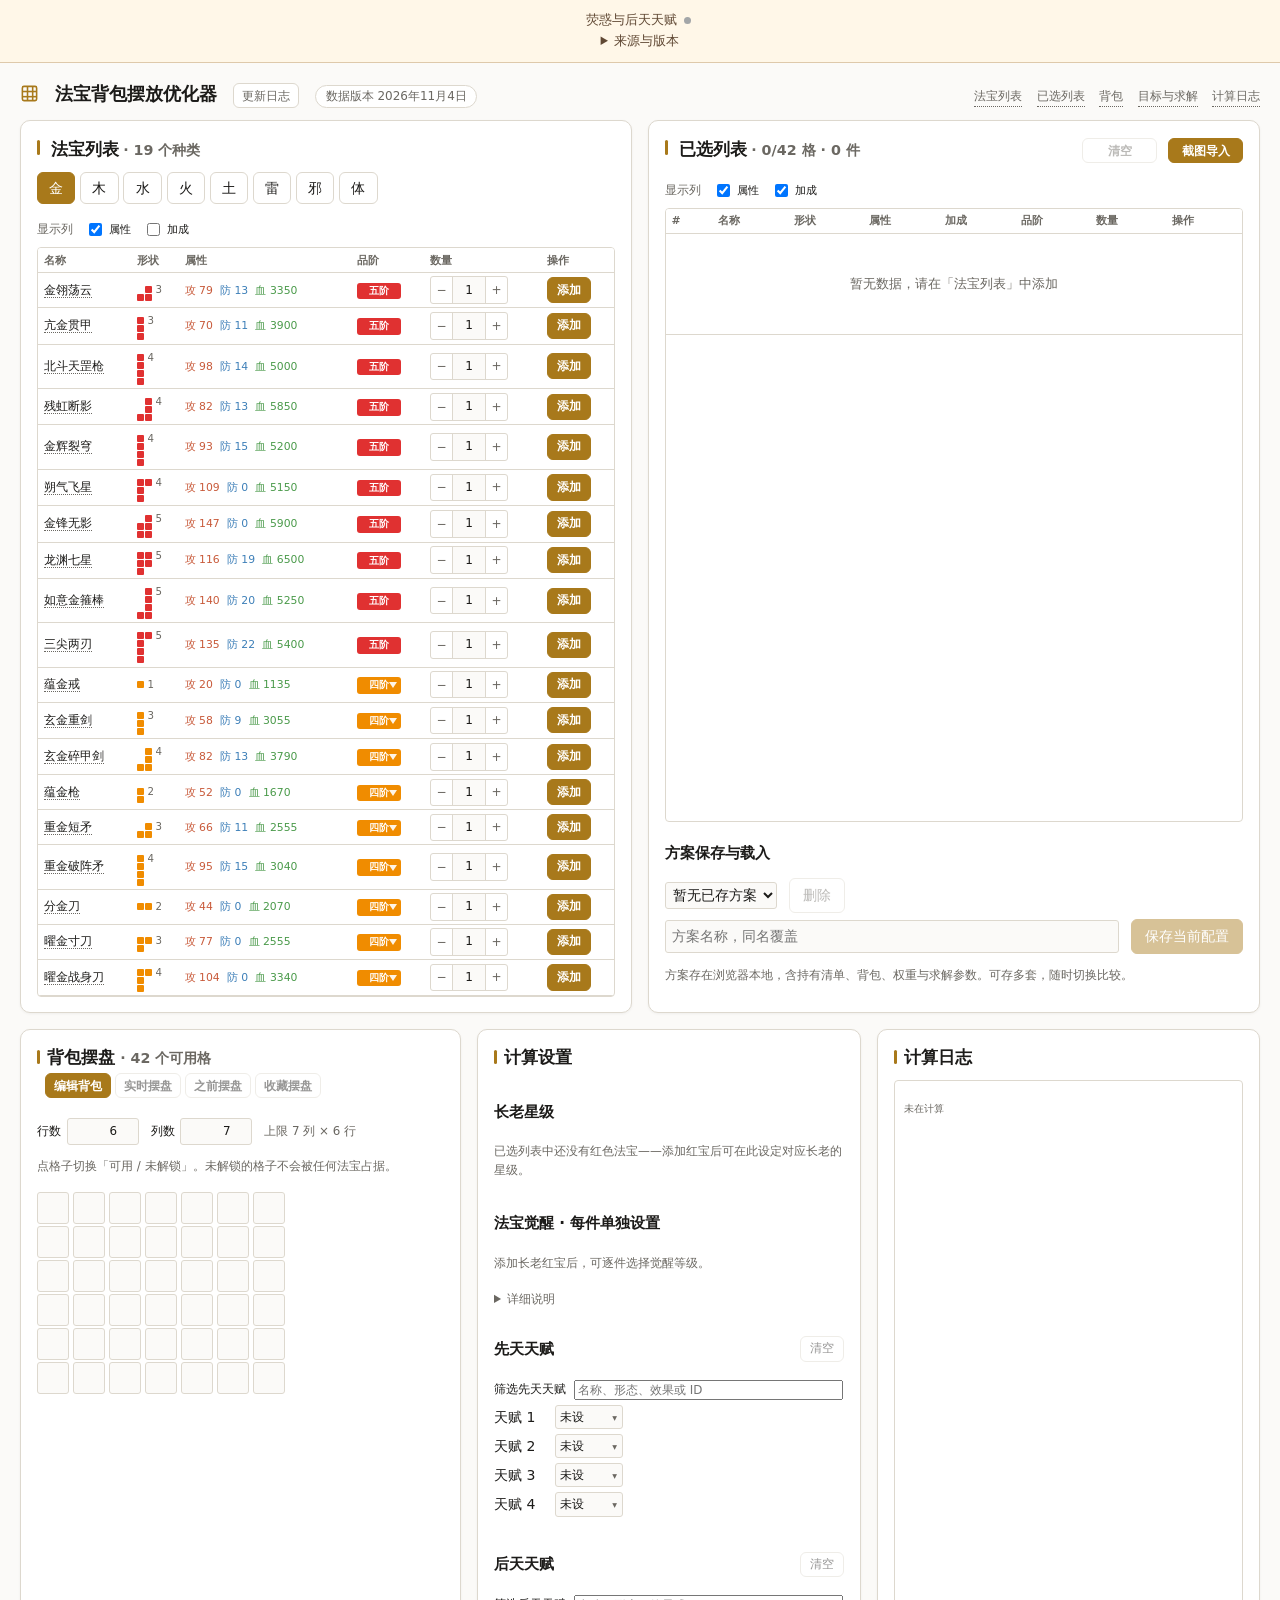
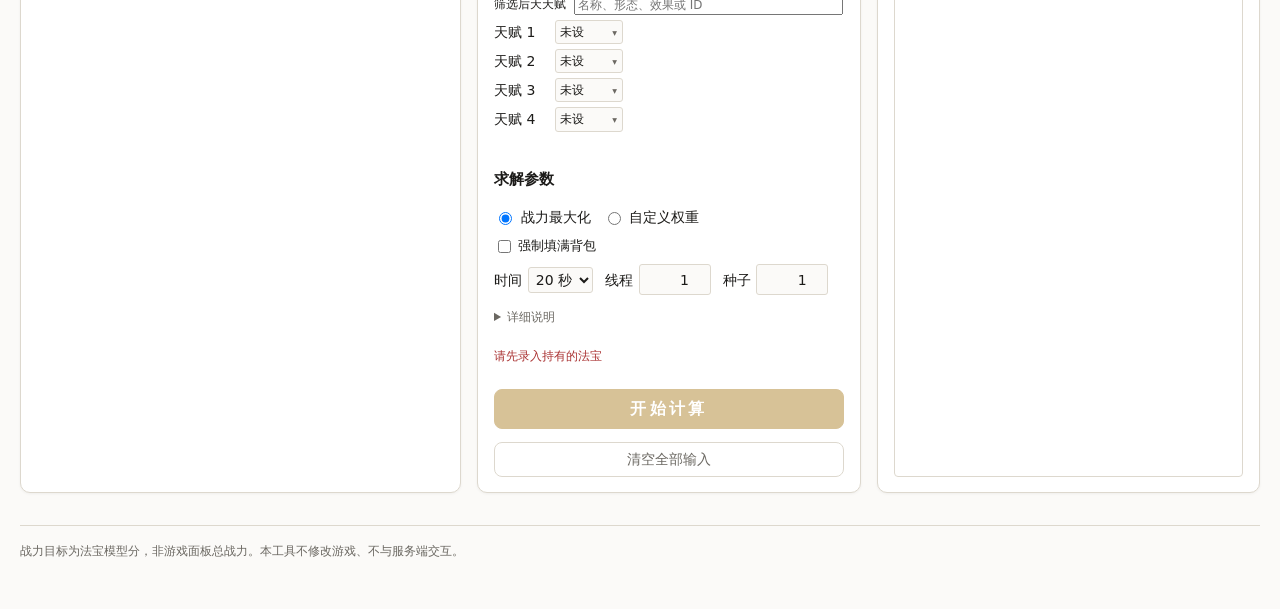
==== web/index.html @ a5f18886 "同步荧惑与后天天赋、PWA刷新更新及红色法宝长老归属" ====
<!doctype html>
<html lang="zh-CN">
  <head>
    <meta charset="UTF-8" />
    <meta name="viewport" content="width=device-width, initial-scale=1.0" />
    <title>老祖法宝模拟器 · 荧惑与后天天赋</title>
    <script type="module" src="./assets/app.40ecec47916c.js"></script>
    
  <link rel="stylesheet" href="./assets/app.88f342cd19b7.css">
<link rel="manifest" href="./app.webmanifest">
<link rel="apple-touch-icon" href="./assets/offline-icon-192.png">
<meta name="theme-color" content="#604833">
<script defer src="./assets/offline-client.acaa86f23880.js"></script>
<style>#offline-status{display:inline-flex;align-items:center;justify-content:center;vertical-align:middle;width:14px;height:14px;margin:0 0 0 4px;padding:0;border:0;border-radius:50%;background:transparent;box-shadow:none;cursor:help}#offline-status::before{content:"";display:block;width:7px;height:7px;border-radius:50%;background:#a3a6a8}#offline-status[data-ready="true"]::before{background:#4d965b}#offline-status[data-retry="true"]{cursor:pointer}#offline-status:focus-visible{outline:2px solid #a08036;outline-offset:2px}#offline-status-text{position:absolute;width:1px;height:1px;padding:0;margin:-1px;overflow:hidden;clip-path:inset(50%);white-space:nowrap}</style>
<meta name="fabao-page-release" content="be6aefb901d1dd1f0e37">
</head>
  <body>
    <div style="padding:10px 16px;text-align:center;border-bottom:1px solid #dec9ab;background:#fff7e8;color:#604833;font-size:13px">荧惑与后天天赋<button type="button" id="offline-status" data-ready="false" aria-live="polite" aria-label="离线资源尚未就绪" title="离线资源尚未就绪"><span id="offline-status-text">离线资源尚未就绪</span></button><details><summary>来源与版本</summary>正式服资源 2611031142；后天特性名称来自先遣服 2611061819。原作者 <a href="https://github.com/fradwow/laozu-solver" target="_blank" rel="noopener">fradwow/laozu-solver</a>；更新 2026-11-10。<a href="https://github.com/hekunwang/laozu-solver" target="_blank" rel="noopener">项目源码</a>。</details></div><div id="app"></div>
  </body>
</html>
---- web/assets/app.88f342cd19b7.css ----
:root{color-scheme:light dark;--bg: #fbfaf8;--panel: #ffffff;--fg: #1c1b19;--muted: #6b6862;--line: #ddd8ce;--accent: #a8791b;--warn: #a33;--ok: #2b7a3d;--el1: #c9a227;--el2: #4a9a4a;--el3: #3d7fb8;--el4: #c85a3a;--el5: #9a7b4f;--el6: #8358c4;--el7: #a03a6b;--el8: #5a6b78;--outline: #1a1a1a;--cell-inner: rgba(0, 0, 0, .16);--sp-1: 4px;--sp-2: 8px;--sp-3: 12px;--sp-4: 16px;--sp-5: 24px;--fs-xs: .78rem;--fs-s: .85rem;--fs-m: .95rem;--fs-l: 1.05rem;--fs-xl: 1.15rem;--rad-s: 6px;--rad-m: 8px;--rad-l: 10px;--shadow-panel: 0 1px 3px rgba(28, 27, 25, .05)}@media(prefers-color-scheme:dark){:root{--bg: #16171a;--panel: #1d1f23;--fg: #e8e6e3;--muted: #97948e;--line: #33353a;--accent: #d4a53a;--warn: #e07b7b;--ok: #6fbf82;--outline: #000;--cell-inner: rgba(0, 0, 0, .3);--shadow-panel: 0 1px 3px rgba(0, 0, 0, .35)}}*{box-sizing:border-box}body{margin:0;background:var(--bg);color:var(--fg);font-family:system-ui,Microsoft YaHei,sans-serif;line-height:1.6;font-size:14px}.shell{max-width:1860px;margin:0 auto;padding:1rem 1.25rem 3rem}h1{margin:0;font-size:1.4rem}h2{margin:0 0 .6rem;font-size:1.05rem}h3{margin:1.2rem 0 .4rem;font-size:.95rem}.sub{margin:.2rem 0 1rem;color:var(--muted)}.muted{color:var(--muted)}.small{font-size:.85em}.warn{color:var(--warn)}.ok{color:var(--ok)}.num{text-align:right;font-variant-numeric:tabular-nums}.columns{display:grid;grid-template-columns:minmax(0,1fr) minmax(0,1fr);gap:1rem;align-items:start}@media(max-width:900px){.columns{grid-template-columns:1fr}}.col{display:flex;flex-direction:column;gap:1rem;min-width:0}.panel{background:var(--panel);border:1px solid var(--line);border-radius:var(--rad-l);box-shadow:var(--shadow-panel);padding:.9rem 1rem;overflow-x:auto}.panel h2:before{content:"";display:inline-block;width:3px;height:.85em;margin-right:.45rem;background:var(--accent);border-radius:2px;vertical-align:-.06em}.row{display:flex;align-items:center;gap:.75rem;margin:.5rem 0}.row.wrap{flex-wrap:wrap}label{display:inline-flex;align-items:center;gap:.35rem}input[type=number]{width:4.5rem;padding:.2rem .35rem;border:1px solid var(--line);border-radius:3px;background:var(--bg);color:var(--fg);font:inherit;text-align:right}select{padding:.2rem;border:1px solid var(--line);border-radius:3px;background:var(--bg);color:var(--fg);font:inherit}button{padding:.35rem .8rem;border:1px solid var(--line);border-radius:var(--rad-s);background:var(--panel);color:var(--fg);font:inherit;cursor:pointer}button:hover:not(:disabled){border-color:var(--accent)}button:disabled{opacity:.45;cursor:not-allowed}button.primary{background:var(--accent);border-color:var(--accent);color:#fff}button.ghost{color:var(--muted)}button.preset{font-size:.85em}.tabs{display:flex;flex-wrap:wrap;gap:.3rem;margin-bottom:.5rem}.tab{padding:.25rem .7rem}.tab.on{background:var(--accent);border-color:var(--accent);color:#fff}.badge{margin-left:.3rem;font-size:.8em;opacity:.85}.tbl{border-collapse:collapse;width:100%}.tbl th,.tbl td{padding:.25rem .5rem;border-bottom:1px solid var(--line);text-align:left;vertical-align:middle}.tbl th{font-weight:600;color:var(--muted);font-size:.85em}.tbl.weights input{width:5rem}.tbl.detail tbody tr{cursor:pointer}.tbl.detail tbody tr:hover,.tbl.detail tbody tr.on{background:color-mix(in srgb,var(--accent) 12%,transparent)}.holdings .shape-cell{display:flex;align-items:center;gap:.4rem}.tiers{display:flex;flex-wrap:wrap;gap:.4rem}.tier{display:inline-flex;align-items:center;gap:.2rem}.tier-tag,.tier-select{box-sizing:border-box;display:inline-block;width:4.6em;padding:.12em 0;border:0;border-radius:3px;font-size:.8em;font-weight:600;line-height:1.5;color:#fff;text-align:center;white-space:nowrap}.tier-tag.t1{background-color:var(--q1)}.tier-tag.t2{background-color:var(--q2)}.tier-tag.t3{background-color:var(--q3)}.tier-tag.t4{background-color:var(--q4)}.tier-tag.t5{background-color:var(--q5)}.shape{display:inline-grid;gap:1px}.shape i{display:block;border-radius:1px}.shape i.off{background:transparent}.grid{display:grid;gap:2px;margin:.5rem 0;width:max-content}.grid .cell{border:1px solid var(--line);border-radius:3px;background:var(--bg);display:flex;align-items:center;justify-content:center;color:var(--muted)}:root{--cell-config: 32px;--cell-live: 38px;--cell-result: 46px}.grid.config .cell{width:var(--cell-config);height:var(--cell-config);cursor:pointer;padding:0}.grid .cell.blocked{background:repeating-linear-gradient(45deg,transparent,transparent 3px,var(--line) 3px,var(--line) 6px)}.grid.result .cell{width:var(--cell-result);height:var(--cell-result);flex-direction:column;gap:0;line-height:1.1;font-size:.7rem}.grid.result .cell.empty{border-style:dashed}.grid.result .cell.piece{cursor:pointer;color:#fff;border-color:transparent}.grid.result .cell.dim{opacity:.25}.grid.result .cell.sel{outline:2px solid var(--fg);outline-offset:-2px}.cell .tr{font-size:.65rem;opacity:.85}.el1{background:var(--el1)}.el2{background:var(--el2)}.el3{background:var(--el3)}.el4{background:var(--el4)}.el5{background:var(--el5)}.el6{background:var(--el6)}.el7{background:var(--el7)}.el8{background:var(--el8)}.el-tag{color:#fff;border-radius:3px;padding:.05rem .35rem;font-size:.78em;white-space:nowrap}.dot{display:inline-block;width:8px;height:8px;border-radius:50%;margin-right:.25rem}.board-wrap{display:flex;gap:1rem;flex-wrap:wrap;align-items:flex-start}.legend{flex:1 1 14rem;min-width:12rem}.scores{display:flex;gap:.6rem;flex-wrap:wrap;margin-bottom:.5rem}.score{border:1px solid var(--line);border-radius:var(--rad-m);padding:.45rem .9rem;min-width:9.5rem}.score.on{border-color:color-mix(in srgb,var(--accent) 55%,var(--line));background:color-mix(in srgb,var(--accent) 7%,transparent)}.score .label{display:block;color:var(--muted);font-size:.85em}.score b{font-size:1.25rem;font-variant-numeric:tabular-nums}.score .tag{display:block;font-size:.75em;color:var(--accent);font-variant-numeric:tabular-nums}.score .tag.muted{color:var(--muted)}.score-area{margin-top:.7rem;padding-top:.7rem;border-top:1px solid var(--line)}.pills{display:flex;flex-wrap:wrap;align-items:center;gap:.25rem;margin:.4rem 0}.pill{display:inline-flex;align-items:baseline;gap:.24rem;background:var(--bg);border:1px solid var(--line);border-radius:var(--rad-s);padding:.12rem .38rem;font-variant-numeric:tabular-nums;white-space:nowrap}.pill .k{font-size:.68rem;color:var(--muted)}.pill b{font-size:.78rem}.explain{margin:.25rem 0 .5rem}.explain summary{cursor:pointer;font-size:.78rem;color:var(--muted);user-select:none;width:max-content}.explain summary:hover{color:var(--accent)}.explain p{margin:.2rem 0 .3rem}.solve-cta{display:flex;gap:.5rem;margin:.7rem 0 .4rem}.solve-btn{flex:1;min-height:40px;font-size:1rem;font-weight:650;letter-spacing:.2em;border-radius:var(--rad-m);box-shadow:0 2px 5px color-mix(in srgb,var(--accent) 30%,transparent)}.solve-btn:disabled{box-shadow:none}.clear-btn{display:block;width:100%;margin-top:.4rem;border-radius:var(--rad-m)}.pin-btn{display:block;width:100%;margin-top:.6rem;min-height:40px;font-size:1rem;font-weight:650;letter-spacing:.2em;border-radius:var(--rad-m);box-shadow:0 2px 5px color-mix(in srgb,var(--accent) 30%,transparent)}.add-toast{display:none}.stale{margin-left:.6rem;font-size:.75rem;font-weight:400;color:var(--warn);border:1px solid currentColor;border-radius:3px;padding:0 .35rem}.progress{margin:.6rem 0}.progress .bar{height:5px;background:var(--line);border-radius:3px;overflow:hidden;margin-bottom:.25rem}.progress .bar i{display:block;height:100%;background:var(--accent);transition:width .2s linear}.curve{color:var(--accent);display:block;max-width:100%}.sources ul{margin:.3rem 0;padding-left:1.2rem}.sources li{margin-bottom:.5rem}footer{margin-top:2rem;padding-top:1rem;border-top:1px solid var(--line)}.scroll-y{max-height:30rem;overflow-y:auto;border:1px solid var(--line);border-radius:4px}.scroll-y .tbl thead th{position:sticky;top:0;background:var(--panel);z-index:1}.tbl.catalog td,.tbl.selected td{vertical-align:middle}.stats{display:flex;flex-direction:column;line-height:1.25;white-space:nowrap;font-variant-numeric:tabular-nums;font-size:.9em}.stats.inline{flex-direction:row;gap:.45rem}.s-atk{color:var(--el4)}.s-def{color:var(--el3)}.s-hp{color:var(--el2)}.buffs{display:flex;flex-direction:column;gap:.1rem}.buff{font-size:.92em;line-height:1.3;cursor:help}.scope{display:inline-block;margin-right:.25rem;padding:0 .2rem;border-radius:2px;font-size:.9em;font-weight:400;color:#fff}.scope.self{background:var(--accent)}.scope.adj{background:var(--el3)}.owned{margin-left:.3rem;font-size:.8em;font-weight:400;color:#fff;background:var(--accent);border-radius:8px;padding:0 .3rem}.stepper{display:inline-flex;align-items:stretch;border:1px solid var(--line);border-radius:3px;overflow:hidden}.stepper button{border:0;border-radius:0;padding:0 .35rem;background:transparent;color:var(--muted);line-height:1}.stepper button:hover{background:var(--line)}.stepper input{width:2.1rem;border:0;border-left:1px solid var(--line);border-right:1px solid var(--line);border-radius:0;text-align:center;padding:.2rem 0}.stepper input::-webkit-outer-spin-button,.stepper input::-webkit-inner-spin-button{appearance:none;margin:0}.chk{gap:.25rem;font-size:.9em}:root{--q1: #2f9e44;--q2: #1c7ed6;--q3: #9c36f5;--q4: #f08c00;--q5: #e03131}.q1{background:var(--q1)}.q2{background:var(--q2)}.q3{background:var(--q3)}.q4{background:var(--q4)}.q5{background:var(--q5)}.tier-select{appearance:none;-webkit-appearance:none;text-align-last:center;cursor:pointer;background-image:url("data:image/svg+xml,%3Csvg xmlns='http://www.w3.org/2000/svg' width='8' height='6'%3E%3Cpath d='M0 0h8L4 6z' fill='%23ffffff' fill-opacity='0.9'/%3E%3C/svg%3E");background-repeat:no-repeat;background-position:right 4px center}.tier-select.t1{background-color:var(--q1)}.tier-select.t2{background-color:var(--q2)}.tier-select.t3{background-color:var(--q3)}.tier-select.t4{background-color:var(--q4)}.tier-select.t5{background-color:var(--q5)}.tier-select option{background:var(--panel);color:var(--fg)}.row-2{display:grid;grid-template-columns:minmax(0,1fr) minmax(0,1fr);gap:1rem;align-items:start;margin-bottom:1rem}.row-3{display:grid;grid-template-columns:minmax(0,1.15fr) minmax(0,1fr) minmax(0,1fr);gap:1rem;align-items:start}@media(max-width:1100px){.row-2,.row-3{grid-template-columns:1fr}}.legend-list{display:flex;flex-wrap:wrap;gap:.25rem;margin-top:.4rem}.legend-item{display:inline-flex;align-items:center;gap:.25rem;padding:.1rem .4rem;font-size:.78rem;border-radius:3px}.legend-item.on{border-color:var(--accent);background:color-mix(in srgb,var(--accent) 14%,transparent)}.swatch{display:inline-block;width:9px;height:9px;border-radius:2px}.log{max-height:22rem;overflow-y:auto;border:1px solid var(--line);border-radius:4px;padding:.5rem .6rem;font-size:.76rem;line-height:1.55;font-variant-numeric:tabular-nums}.log-best{color:var(--el3)}.log-info{color:var(--muted)}input.text{flex:1 1 8rem;min-width:6rem;padding:.25rem .4rem;border:1px solid var(--line);border-radius:3px;background:var(--bg);color:var(--fg);font:inherit}.plans .row{margin:.35rem 0}.replay{margin-top:.5rem;padding-top:.5rem;border-top:1px dashed var(--line)}.replay .row{gap:.4rem}.replay button{padding:.15rem .35rem;font-size:.75rem;white-space:nowrap}.slider{flex:1 1 3rem;min-width:3rem;accent-color:var(--accent)}.row-2 .list-panel .scroll-y{max-height:51rem;min-height:26rem;flex:1 1 auto}.list-panel h2{display:flex;align-items:baseline;gap:.25rem}.list-panel h2 .right+.right{margin-left:.45rem}.list-panel h2 button.right{width:6em}h2 .right{margin-left:auto;font-size:.78rem;padding:.1rem .5rem}.tools .sep{width:1px;align-self:stretch;background:var(--line);margin:0 .25rem}.hint{margin:.25rem 0 .5rem}.nowrap{white-space:nowrap}.tbl.selected .empty-row td{text-align:center;color:var(--muted);padding:2.5rem 0;font-size:.9em}.elder-rows{display:flex;flex-direction:column;gap:.3rem}.elder-row{display:flex;align-items:center;gap:.5rem;white-space:nowrap}.elder-row .name{min-width:10.5em}.elder-select{padding:.1rem .15rem;font-size:.85em}.elder-select.on{color:var(--q5);border-color:currentColor}.star-tag{font-size:.72em;font-weight:400;color:var(--q5);border:1px solid currentColor;border-radius:2px;padding:0 .25rem}button.add{color:#fff;background:var(--accent);border-color:var(--accent);font-weight:600;padding:.15rem .55rem;white-space:nowrap}button.add:hover:not(:disabled){filter:brightness(1.08)}.onboard{margin-left:.3rem;font-size:.8em;font-weight:400;color:#fff;background:var(--ok);border-radius:8px;padding:0 .3rem}.anchors{display:flex;flex-wrap:wrap;gap:.9rem;margin:0 0 0 auto}.anchors a{color:var(--muted);text-decoration:none;border-bottom:1px dotted currentColor}.anchors a:hover{color:var(--accent)}html{scroll-behavior:smooth}.tbl .name,.nowrap,button.nowrap{white-space:nowrap}.tbl.catalog th,.tbl.catalog td,.tbl.selected th,.tbl.selected td{padding:.2rem .35rem;font-size:.86em}.tbl.catalog thead th,.tbl.selected thead th{font-size:.78em;white-space:nowrap}.tbl.selected .ghost{padding:.15rem .4rem}.shape i.on{background:var(--accent)}.shape i.on.q1{background:var(--q1)}.shape i.on.q2{background:var(--q2)}.shape i.on.q3{background:var(--q3)}.shape i.on.q4{background:var(--q4)}.shape i.on.q5{background:var(--q5)}header{display:flex;flex-wrap:wrap;align-items:baseline;gap:.25rem 1rem;margin-bottom:.75rem}header h1{font-size:1.15rem}header .logo{color:var(--accent);flex:none;align-self:center}header .sub{margin:0;font-size:.75rem;background:var(--panel);border:1px solid var(--line);border-radius:999px;padding:.05rem .6rem}.row-2,.row-3{align-items:stretch}.row-2>.panel,.row-3>.panel,.row-3>.col{height:100%}.panel.fill,.list-panel{display:flex;flex-direction:column}.panel.fill .log{flex:1 1 auto;max-height:none;min-height:12rem}.modes{display:inline-flex;gap:.25rem}button.mode{padding:.1rem .5rem;font-size:.78rem}button.mode.on{background:var(--accent);border-color:var(--accent);color:#fff}.summary{margin:.35rem 0}.grid.live{gap:0;width:max-content;border:2px solid var(--outline)}.grid.live .cell{width:var(--cell-live);height:var(--cell-live);border:0;border-radius:0;font-size:.72rem;font-variant-numeric:tabular-nums;background:transparent}.grid.live .cell.piece{position:relative;color:#fff;font-weight:600;cursor:pointer;text-shadow:0 1px 1px rgba(0,0,0,.35)}.cell-el{position:absolute;top:2px;left:2px;width:13px;height:13px;border-radius:50%;display:flex;align-items:center;justify-content:center;font-size:8px;line-height:1;font-weight:600;color:#fff;box-shadow:0 0 0 1px #ffffffbf;pointer-events:none;text-shadow:none}.cell-num{font-size:.78rem;pointer-events:none}.grid.live .cell.empty{background:transparent}.grid.live .cell.blocked{background:var(--line);color:var(--muted)}.grid.live .cell.dim{opacity:.3}.grid.live .cell.sel{outline:2px solid var(--accent);outline-offset:-3px;z-index:1}.grid.live .cell.piece.q1{background:var(--q1)}.grid.live .cell.piece.q2{background:var(--q2)}.grid.live .cell.piece.q3{background:var(--q3)}.grid.live .cell.piece.q4{background:var(--q4)}.grid.live .cell.piece.q5{background:var(--q5)}.tbl.weights th{font-size:.78em;white-space:nowrap}.tbl.weights td{padding:.15rem .5rem}.tbl.weights input{width:3.2rem}.tbl.weights tr.off td{opacity:.45}.tbl.weights input:disabled{opacity:.4;cursor:not-allowed}.import-backdrop{position:fixed;inset:0;background:#00000073;display:flex;align-items:flex-start;justify-content:center;padding:2rem 1rem;z-index:100;overflow-y:auto}.import-dialog{width:min(1180px,96vw);max-height:calc(100vh - 3rem);max-height:calc(100dvh - 3rem);overflow-y:auto}@media(max-width:700px){.import-backdrop{padding:0;align-items:stretch}.import-dialog{width:100vw;min-height:100vh;min-height:100dvh;max-height:100vh;max-height:100dvh;border:0;border-radius:0;padding:.75rem .75rem 1rem}}.import-drop{border:2px dashed var(--line);border-radius:8px;padding:2.5rem 1.5rem;text-align:center}.import-pick{color:var(--accent);cursor:pointer;text-decoration:underline;margin:0 .25em}.import-pick input[type=file]{display:none}.import-body{display:grid;grid-template-columns:auto minmax(280px,1fr);gap:1rem;align-items:start}@media(max-width:1000px){.import-body{grid-template-columns:1fr}}.import-stage{position:relative;max-width:100%}.import-stage canvas{display:block}.import-overlay{position:absolute;inset:0;touch-action:none}.import-overlay .gridlines line{stroke:#27e05c;stroke-width:1.25;pointer-events:none;opacity:.85}.import-overlay .drag-area{fill:transparent;cursor:move}.import-overlay .handle{fill:#27e05c;stroke:#063;stroke-width:2;pointer-events:none}.import-overlay .handle-hit{fill:transparent;cursor:nwse-resize}.import-overlay .mark *{pointer-events:none}.import-overlay .mark .tint{fill:#e03c3c47}.import-overlay .mark.pending .tint{fill:#f0be2847}.import-overlay .mark .casing{fill:none;stroke:#fff;stroke-width:5;opacity:.95}.import-overlay .mark .core{fill:none;stroke:#d81e1e;stroke-width:2.5}.import-overlay .mark.pending .core{stroke:#e69a00}.import-overlay .mark .badge{fill:#d81e1e;stroke:#fff;stroke-width:2}.import-overlay .mark.pending .badge{fill:#e69a00}.import-overlay .mark text{fill:#fff;font:700 13px/1 system-ui,sans-serif;text-anchor:middle;dominant-baseline:central}.import-side{min-width:0}.import-side details summary{cursor:pointer;margin-bottom:.4rem}.import-list{margin:.3rem 0 .6rem;padding-left:1.2rem}.import-list.cols{display:grid;grid-template-columns:repeat(5,max-content);column-gap:.6rem;row-gap:.3rem;justify-content:start;align-items:center;list-style:none;padding-left:.2rem}.import-list.cols li{display:contents}.import-list.cols .count{justify-self:end;font-variant-numeric:tabular-nums}.import-card{border:1px solid var(--line);border-left:3px solid var(--accent);border-radius:6px;padding:.5rem .75rem;margin:.5rem 0}.import-card.resolved{border-left-color:var(--ok)}.import-crop{border-radius:6px;border:1px solid var(--line);flex:none}.import-footer{border-top:1px solid var(--line);margin-top:.75rem;padding-top:.6rem}.bottom-nav{display:none}.buff-detail{margin:.15rem 0 .35rem;padding:.3rem .5rem;border-left:2px solid var(--accent);background:color-mix(in srgb,var(--accent) 8%,transparent);color:var(--muted);line-height:1.45;white-space:normal}.ename{cursor:help;border-bottom:1px dotted var(--muted)}.tbl td.name{position:relative}.equip-desc{position:absolute;left:0;top:100%;z-index:6;margin:.1rem 0 0;padding:.3rem .5rem;background:var(--panel);border:1px solid var(--line);border-left:2px solid var(--accent);border-radius:4px;box-shadow:0 2px 8px #00000040;line-height:1.45;white-space:normal;font-size:.8rem;width:max-content;min-width:18em;max-width:34em}.equip-desc .desc-text{white-space:pre-line}.equip-desc .muted{margin-top:.15rem}@media(pointer:coarse){button{min-height:36px}input,input[type=number],input[type=text],input.text,select{font-size:16px;min-height:36px}.stepper{min-height:30px}.stepper button{min-width:32px;min-height:0}.stepper input{width:2.6rem;min-height:0;padding-top:.05rem;padding-bottom:.05rem}label.chk{min-height:36px}input[type=checkbox]{width:20px;height:20px;min-height:0}.tier-tag,.tier-select{width:5.2em;min-height:30px}.tier-tag{display:inline-flex;align-items:center;justify-content:center}button.add{padding-left:1.2rem;padding-right:1.2rem}}header .changelog-btn{padding:.1rem .5rem;font-size:.78rem}.changelog-dialog{width:min(560px,92vw);max-height:calc(100vh - 3rem);max-height:calc(100dvh - 3rem);overflow-y:auto}.changelog-dialog h3{margin:.7rem 0 .2rem}.changelog-dialog ul{margin:.2rem 0 .5rem;padding-left:1.2rem}.changelog-dialog li{margin:.18rem 0;font-size:.85rem}@media(max-width:700px){:root{--cell-config: min(32px, calc((100vw - 90px) / 7));--cell-live: min(38px, calc((100vw - 90px) / 7));--cell-result: min(46px, calc((100vw - 90px) / 7))}.grid.result .cell,.grid.live .cell{font-size:clamp(.58rem,2.6vw,.72rem)}.cell .tr{font-size:clamp(.52rem,2.2vw,.65rem)}.shell{padding:.75rem .75rem calc(4.5rem + env(safe-area-inset-bottom))}.anchors{display:none}.bottom-nav{position:fixed;left:0;right:0;bottom:0;z-index:90;display:flex;align-items:center;gap:.15rem;background:var(--panel);border-top:1px solid var(--line);padding:.35rem .5rem calc(.35rem + env(safe-area-inset-bottom))}.bottom-nav a{position:relative;flex:1;text-align:center;color:var(--muted);text-decoration:none;padding:.55rem .1rem;white-space:nowrap}.bottom-nav a:active{color:var(--accent)}.bn-badge{position:absolute;top:0;left:50%;margin-left:.55em;background:var(--q5);color:#fff;font-size:.62rem;font-weight:600;border-radius:999px;padding:0 .32em;line-height:1.45}.bn-cta{flex:1.7;min-height:42px;border-radius:var(--rad-l);font-size:.92rem;font-weight:650;letter-spacing:.12em}button.bn-cta{box-shadow:0 2px 5px color-mix(in srgb,var(--accent) 30%,transparent)}button.bn-cta:disabled{box-shadow:none}.bn-running{position:relative;display:flex;align-items:stretch;overflow:hidden;border:1px solid var(--accent);background:var(--panel);letter-spacing:0}.bn-fill{position:absolute;left:0;top:0;bottom:0;background:color-mix(in srgb,var(--accent) 18%,transparent);transition:width .2s linear}.bn-label{position:relative;flex:1;display:flex;align-items:center;justify-content:center;font-size:.74rem;font-weight:600;color:var(--accent);white-space:nowrap}.bn-stop{position:relative;min-height:0;border:0;border-left:1px solid var(--line);border-radius:0;background:transparent;color:var(--warn);font-size:.74rem;padding:0 .6rem}.add-toast{display:flex;position:fixed;left:50%;transform:translate(-50%);bottom:calc(4.3rem + env(safe-area-inset-bottom));z-index:95;background:#201e1beb;color:#fff;border-radius:999px;padding:.45rem 1rem;white-space:nowrap;box-shadow:0 4px 14px #00000040}.scroll-y,.row-2 .list-panel .scroll-y{max-height:none;min-height:0;overflow-y:visible}.tabs{flex-wrap:nowrap;gap:.15rem}.tab{flex:1 1 0;min-width:0;padding:.25rem 0;font-size:.82rem;text-align:center}.tab .badge{margin-left:.1rem;font-size:.72em}.list-panel h2{font-size:1rem;gap:.2rem;white-space:nowrap}.list-panel h2 .muted.small{font-size:.8em;min-width:0;overflow:hidden;text-overflow:ellipsis}.list-panel h2 .right{flex-shrink:0;font-size:.75rem;padding:.15rem .4rem}.tbl.catalog thead,.tbl.selected thead{display:none}.tbl.catalog,.tbl.selected,.tbl.catalog tbody,.tbl.selected tbody{display:block}.tbl.catalog tr,.tbl.selected tr{display:grid;grid-template-columns:minmax(0,1fr) max-content max-content;grid-template-areas:"name tier qty" "base shape act" "buff buff buff";gap:.25rem .6rem;align-items:center;padding:.45rem .15rem;border-bottom:1px solid var(--line)}.tbl.catalog td,.tbl.selected td{border-bottom:0;padding:0}.tbl td.name{grid-area:name}.equip-desc{width:calc(100vw - 5rem);max-width:none}.tbl td.col-shape{grid-area:shape}.tbl td.col-base{grid-area:base}.tbl td.col-buff{grid-area:buff}.tbl td.col-tier{grid-area:tier}.tbl td.col-qty{grid-area:qty;justify-self:end}.tbl td.col-act{grid-area:act;justify-self:end}.tbl td.col-idx{display:none}.tbl.selected .stats{flex-direction:row;gap:.45rem}.tbl.selected .empty-row,.tbl.selected .empty-row td{display:block}.tbl td.col-tier,.tbl td.col-shape{justify-self:center}.row.solver-params{flex-wrap:nowrap;justify-content:space-between;gap:.45rem;font-size:.8rem}.row.solver-params label{gap:.25rem;min-width:0;white-space:nowrap}.row.solver-params input[type=number]{min-width:0;flex:0 1 auto;padding:.2rem .25rem}.row.solver-params label:nth-child(2) input[type=number]{width:2.6rem}.row.solver-params label:nth-child(3) input[type=number]{width:4rem}.row.solver-params select{min-width:0}}
.cell-awaken{position:absolute;bottom:2px;right:2px;min-width:11px;padding:1px 2px;border-radius:3px;background:#5b2c83;color:#fff;border:1px solid #ead4ff;font-size:10px;font-weight:700;line-height:1;text-align:center;pointer-events:none;text-shadow:none;z-index:2}.cell-awaken.aw1{background:#537533;border-color:#d8edb6}.cell-awaken.aw2{background:#267ba0;border-color:#b9ebff}.cell-awaken.aw4{background:#985309;border-color:#ffe0a6}.cell-awaken.aw5{background:#a63131;border-color:#ffd1cf}
/* The recognition bitmap stays at its original resolution; only the preview
   shrinks. Keep scroll gestures outside the draggable calibration overlay. */
.import-dialog{display:flex;flex-direction:column;overflow:hidden}
.import-dialog>h2{flex:none}
.import-scroll-shell{position:relative;display:flex;flex:1 1 auto;min-height:0}
.import-scroll{flex:1 1 auto;min-width:0;min-height:0;overflow-y:auto;overflow-x:hidden;padding:0 24px 12px 0;overscroll-behavior:contain;scrollbar-width:auto;scrollbar-color:var(--accent) var(--line);scrollbar-gutter:stable}
.import-scroll::-webkit-scrollbar{width:10px}
.import-scroll::-webkit-scrollbar-track{background:var(--line);border-radius:10px}
.import-scroll::-webkit-scrollbar-thumb{background:var(--accent);border-radius:10px;border:2px solid var(--line)}
.import-scroll-track{position:absolute;top:4px;bottom:4px;right:1px;width:8px;border-radius:8px;background:var(--line);cursor:pointer;touch-action:none}
.import-scroll-track[hidden]{display:none}
.import-scroll-thumb{display:block;width:100%;min-height:32px;border-radius:8px;background:var(--accent);box-shadow:0 0 0 1px color-mix(in srgb,var(--accent) 25%,transparent)}
.import-footer{flex:none;background:var(--panel);padding:.65rem 0 0;margin-top:0;box-shadow:0 -5px 10px color-mix(in srgb,var(--fg) 5%,transparent)}
.import-footer>button{min-height:42px}
.import-preview{min-width:0}
.import-preview-tools{display:none}
#board{scroll-margin-top:12px}
@media(max-width:700px){
  .import-dialog{padding:.75rem .75rem max(.75rem,env(safe-area-inset-bottom))}
  .import-dialog>h2{margin-bottom:.65rem}
  .import-scroll{padding-right:26px;scrollbar-width:none;scrollbar-gutter:auto}
  .import-scroll::-webkit-scrollbar{width:0}
  .import-stage{margin:0 auto}
  .import-preview-tools{display:flex;align-items:center;justify-content:center;flex-wrap:wrap;gap:.45rem;margin:0 0 .6rem}
  .import-preview-tools button{min-height:36px}
  .import-preview>p{margin:.65rem .4rem;font-size:.75rem;line-height:1.5}
  .import-footer{display:grid;grid-template-columns:1fr 1.4fr;gap:.5rem;padding-top:.55rem}
  .import-footer>.small{grid-column:1 / -1;line-height:1.5}
  .import-footer>.right{display:none}
  .import-footer>button{width:100%;min-height:44px}
  .import-side .elder-row{display:grid;grid-template-columns:48px minmax(0,1fr) auto;align-items:center;column-gap:.45rem;row-gap:.15rem;white-space:normal;padding:.35rem 0;border-bottom:1px solid var(--line)}
  .import-side .elder-row .name{min-width:0;line-height:1.4;font-size:.8rem;overflow-wrap:anywhere}
  .import-side .elder-row>canvas{grid-row:1 / 3}
  .import-side .elder-row>select{min-height:36px;max-width:100%;font-size:.8rem}
  .import-side .elder-row>.small{grid-column:2 / -1;font-size:.72rem;line-height:1.4}
}
.talent-picker{margin:.35rem 0 1rem;min-width:0;container-type:inline-size}
.talent-search{display:flex;align-items:center;gap:.5rem;flex-wrap:wrap;margin:.35rem 0}
.talent-search input{min-width:12rem;max-width:100%;flex:1 1 15rem}
.talent-search-box{position:relative}
.talent-results{position:absolute;z-index:20;top:100%;right:0;left:0;max-height:18rem;overflow-y:auto;background:var(--panel);border:1px solid var(--line);border-radius:var(--rad-s);box-shadow:0 6px 18px rgba(0,0,0,.16)}
.talent-results-hint{padding:.4rem .6rem;color:var(--muted);font-size:.8rem}
.talent-result-list{display:flex;flex-direction:column}
.talent-result{display:flex;gap:.5rem;align-items:baseline;text-align:left;border:0;border-radius:0;background:transparent;color:var(--fg);padding:.45rem .6rem;white-space:normal}
.talent-result:hover,.talent-result:focus-visible{background:color-mix(in srgb,var(--accent) 12%,var(--panel))}
.talent-result-name{flex:none;font-weight:600}
.talent-result-target{display:flex;gap:.35rem;align-items:center;flex-wrap:wrap;padding:.45rem .6rem;border-bottom:1px solid var(--line)}
.talent-target{font-size:.8rem;padding:.18rem .35rem}
.talent-target.active{border-color:var(--accent);color:var(--accent)}

.state-ui-model-controls,.state-ui-persistence{margin:12px 0;padding:12px;border:1px solid var(--line,#d9c3a4);border-radius:8px;background:#fffaf1}
.state-ui-model-controls p{margin:8px 0 0}
.state-ui-persistence button{margin:6px 6px 0 0}
.state-ui-result-stale{padding:10px;border:1px solid #c28b44;border-radius:6px;background:#fff4d9;white-space:normal}
@media(max-width:640px){.state-ui-persistence button{min-height:36px}}
html.state-ui-keyboard-open,html.state-ui-keyboard-open .import-scroll,html.state-ui-keyboard-open .talent-ocr-inner{scroll-behavior:auto!important}
html.state-ui-keyboard-open .bottom-nav{display:none}
html.state-ui-keyboard-open .import-backdrop{top:var(--state-ui-visible-top,0px);bottom:auto;height:var(--state-ui-visible-height);max-height:var(--state-ui-visible-height)}
html.state-ui-keyboard-open .import-dialog{min-height:0;max-height:var(--state-ui-visible-height);height:100%}
html.state-ui-keyboard-open .talent-ocr-dialog{position:fixed;top:calc(var(--state-ui-visible-top,0px) + 12px);bottom:auto;left:0;right:0;margin:0 auto;max-height:calc(var(--state-ui-visible-height) - 24px)}
html.state-ui-keyboard-open .talent-ocr-inner{max-height:calc(var(--state-ui-visible-height) - 48px)}

/* Talent quality is taken from each Ability/AcquiredAbility iQuality value.
   Text shades keep the game's green/blue/purple/orange order and remain legible
   on the site's light and dark panels; they are not sampled sprite pixels. */
.talent-picker,.talent-review{--talent-q1:#247a35;--talent-q2:#1766ad;--talent-q3:#8330cb;--talent-q4:#986000;--talent-q5:#bc2828}
@media(prefers-color-scheme:dark){.talent-picker,.talent-review{--talent-q1:#6bc47b;--talent-q2:#74b8f1;--talent-q3:#c291f0;--talent-q4:#f2b750;--talent-q5:#f08b8b}}
.talent-quality-1{color:var(--talent-q1)}
.talent-quality-2{color:var(--talent-q2)}
.talent-quality-3{color:var(--talent-q3)}
.talent-quality-4{color:var(--talent-q4)}
.talent-quality-5{color:var(--talent-q5)}
.talent-group-heading{display:flex;align-items:center;justify-content:space-between;gap:.5rem;margin:1.2rem 0 .4rem}
.talent-group-heading h3{margin:0}
.talent-group-heading button{padding:.15rem .55rem;font-size:.85em}
.talent-picker-open{position:relative;z-index:30}
.talent-row{--talent-label-width:3.75em;--talent-row-gap:.5rem;position:relative;gap:var(--talent-row-gap)}
.talent-row .name{min-width:0;flex:0 0 var(--talent-label-width)}
.talent-select-wrap{flex:none}
button.talent-select-trigger{display:flex;align-items:center;gap:.28em;padding:.1rem .3rem;border:1px solid var(--line);border-radius:3px;background:var(--bg);color:var(--fg);text-align:left}
.talent-selected-name{width:calc(4em + 1px);width:calc(4ic + 1px);white-space:nowrap;overflow:hidden;text-overflow:ellipsis}
.talent-description{min-width:0;flex:1;white-space:nowrap;overflow:hidden;text-overflow:ellipsis}
.talent-picker .talent-search input,.talent-picker .talent-result{font-family:inherit;font-size:.85em}
.talent-picker .talent-result-name{font-weight:inherit}
.talent-select-arrow{flex:none;color:var(--muted);font-size:.8em}
.talent-select-trigger[aria-expanded=true]{border-color:var(--accent)}
.talent-select-trigger:focus-visible,.talent-search input:focus-visible{outline:2px solid var(--accent);outline-offset:2px}
.talent-slot-options{position:absolute;z-index:25;top:calc(100% + 3px);inset-inline-start:calc(var(--talent-label-width) + var(--talent-row-gap));inline-size:min(29rem,calc(100% - var(--talent-label-width) - var(--talent-row-gap)));box-sizing:border-box;max-height:min(18rem,45dvh);overflow-y:auto;overscroll-behavior:contain;background:var(--panel);border:1px solid var(--line);border-radius:var(--rad-s);box-shadow:0 6px 18px rgba(0,0,0,.16)}
.talent-slot-option{width:100%;flex-wrap:wrap;gap:.15rem .5rem}
.talent-slot-option .small{overflow-wrap:anywhere}
.talent-picker .talent-option-active{background:color-mix(in srgb,var(--accent) 12%,var(--panel))}
.talent-picker .talent-result[aria-selected=true] .talent-result-name{text-decoration:underline;text-underline-offset:.2em}
.talent-picker .talent-result{min-height:36px;line-height:1.45}
@container(max-width:400px){
  .talent-result{flex-wrap:wrap;gap:.15rem .5rem}
}
@media(pointer:coarse){
  button.talent-select-trigger{min-height:40px}
  .talent-picker .talent-result{min-height:44px}
}

.talent-review{margin:.75rem 0;min-width:0}
.talent-review h3{margin:0 0 .35rem}
.talent-review-group{padding:.4rem 0;border-bottom:1px solid var(--line)}
.talent-review-toggle,.talent-review-names label{display:inline-flex;align-items:center;gap:.35rem}
.talent-review input[type=checkbox]{flex:none;margin:0}
.talent-review-toggle{font-size:1em}
.talent-review-names,.talent-review-options,.talent-review-resolved,.talent-decision-heading{display:flex;flex-wrap:wrap;align-items:center;gap:.25rem .75rem}
.talent-review-names,.talent-review-group>small{margin:.2rem 0}
.talent-review-names label,.talent-review-options button,.talent-review-resolved,.talent-decision-catalog{font-size:.9em}
.talent-review button{padding:.16rem .45rem}
.talent-review-decision{margin:.35rem 0;padding:.5rem;border:1px solid var(--line);border-radius:var(--rad-s)}
.talent-decision-heading{justify-content:space-between}
.talent-decision-heading strong{font-size:.9em;color:var(--accent)}
.talent-decision-crop{width:auto;min-width:5.5rem;max-width:min(10rem,100%);max-height:3.5rem;object-fit:contain}
.talent-decision-original{display:block;width:100%;max-width:28rem;height:auto;margin:.4rem auto}
.talent-review-options,.talent-decision-catalog{margin-top:.35rem}
.talent-decision-catalog input{box-sizing:border-box;width:100%;padding:.25rem .4rem;font:inherit}
.talent-decision-list{display:flex;flex-wrap:wrap;align-content:flex-start;gap:.3rem;max-height:min(14rem,45dvh);overflow:auto;margin-top:.35rem}
.talent-decision-option[aria-pressed=true]{border-color:var(--accent);background:color-mix(in srgb,var(--accent) 12%,var(--panel))}
.talent-review-resolved{margin:.3rem 0}
@media(pointer:coarse){
  .talent-review-toggle,.talent-review-names label{min-height:32px}
  .talent-review button{min-height:36px}
}


    .talent-ocr-dialog{border:1px solid #b69a78;border-radius:12px;padding:0;max-width:760px;width:calc(100% - 28px);max-height:90vh;color:#332718;background:#fffaf1;box-shadow:0 12px 45px #0006}
    .talent-ocr-dialog::backdrop{background:#0008}.talent-ocr-inner{padding:18px;overflow:auto;max-height:85vh}.talent-ocr-head{display:flex;justify-content:space-between;align-items:center;gap:12px}.talent-ocr-head h2{margin:0}.talent-ocr-box{margin:12px 0;padding:12px;border:1px solid #d9c3a4;border-radius:8px;background:#fff}.talent-ocr-row{display:flex;align-items:flex-start;gap:8px;margin:8px 0}.talent-ocr-name{font-weight:700}.talent-ocr-muted{color:#6c5d49;font-size:13px}.talent-ocr-warning{color:#944411}.talent-ocr-preview{max-height:220px;max-width:100%;object-fit:contain}.talent-ocr-actions{display:flex;gap:10px;flex-wrap:wrap;margin-top:12px}.talent-ocr-status{white-space:pre-wrap}.talent-ocr-dialog button{cursor:pointer;padding:7px 12px}.talent-ocr-dialog button:disabled{cursor:not-allowed}.talent-ocr-dialog input[type=file]{max-width:100%}
  
.config-export-dialog{width:min(760px,calc(100% - 28px));max-height:85vh;overflow:auto}.config-export-dialog textarea{width:100%;box-sizing:border-box}.config-export-dialog button{margin:8px 8px 0 0}
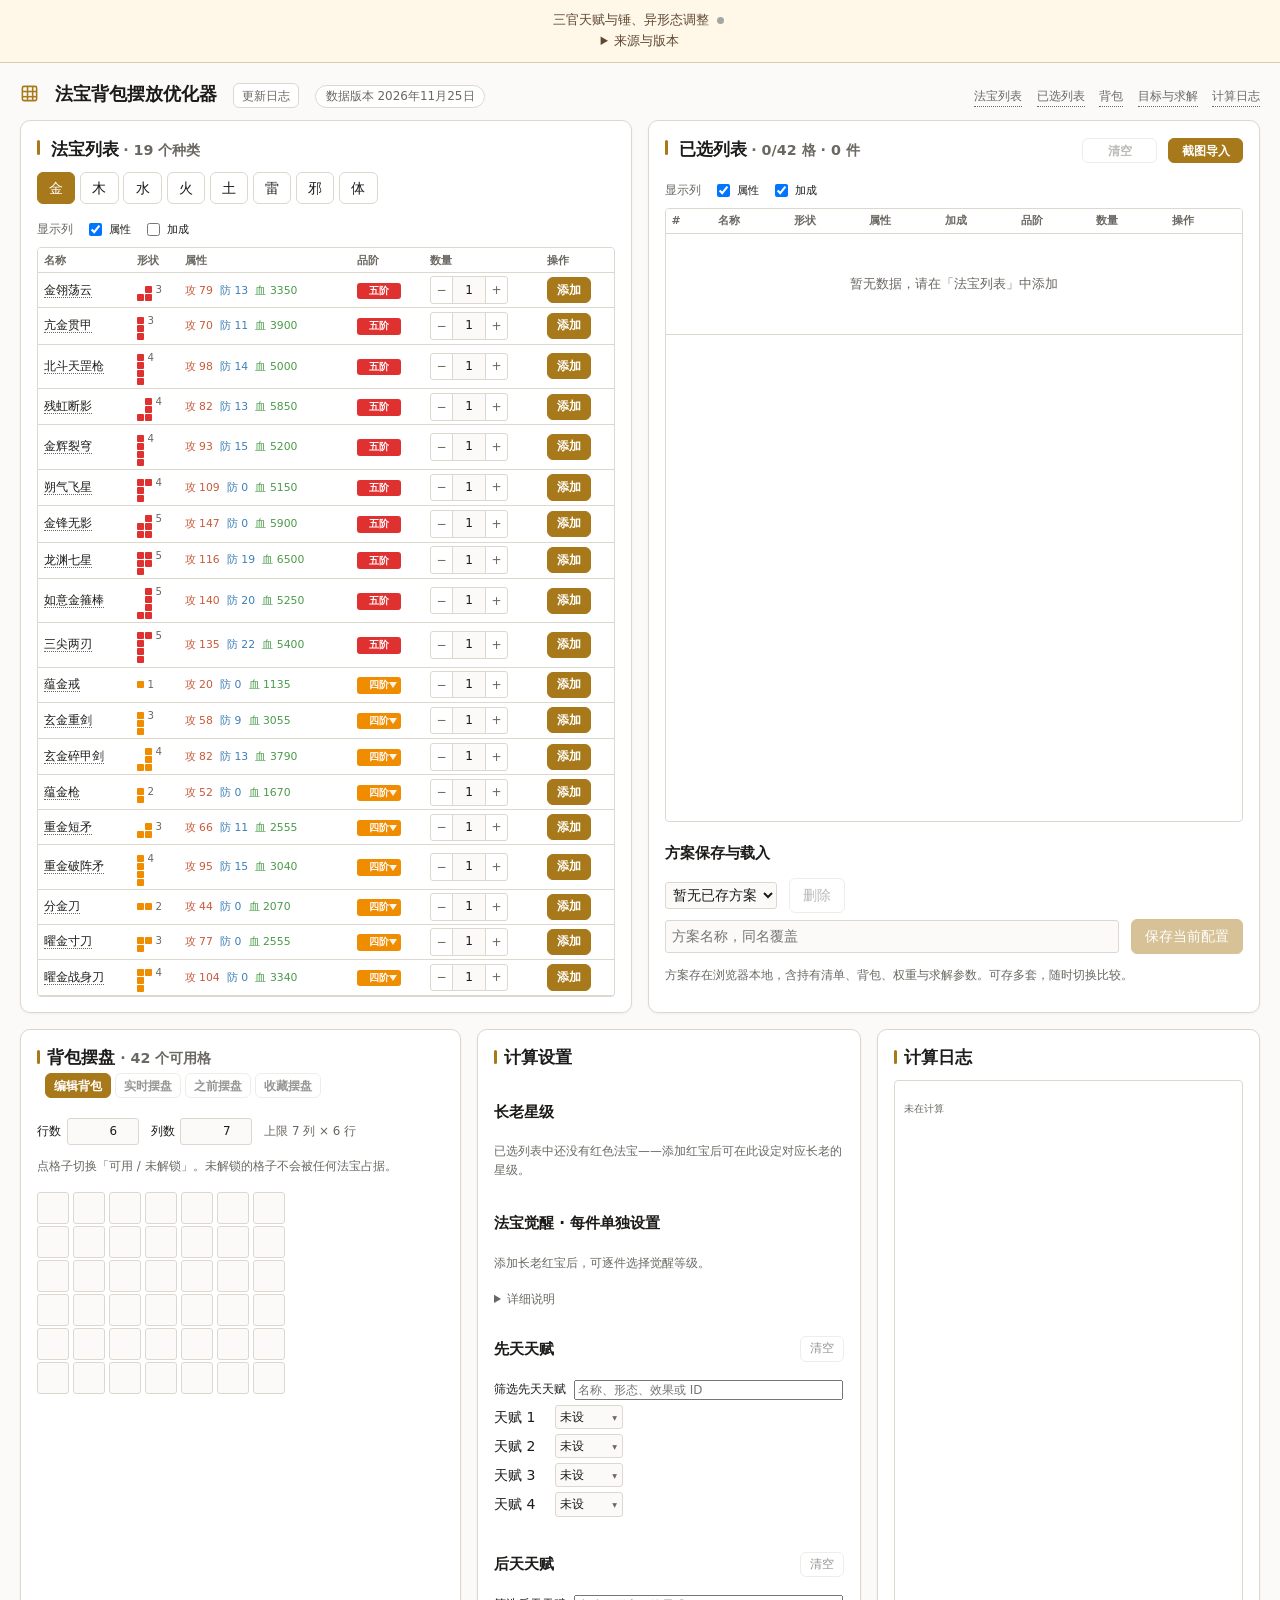
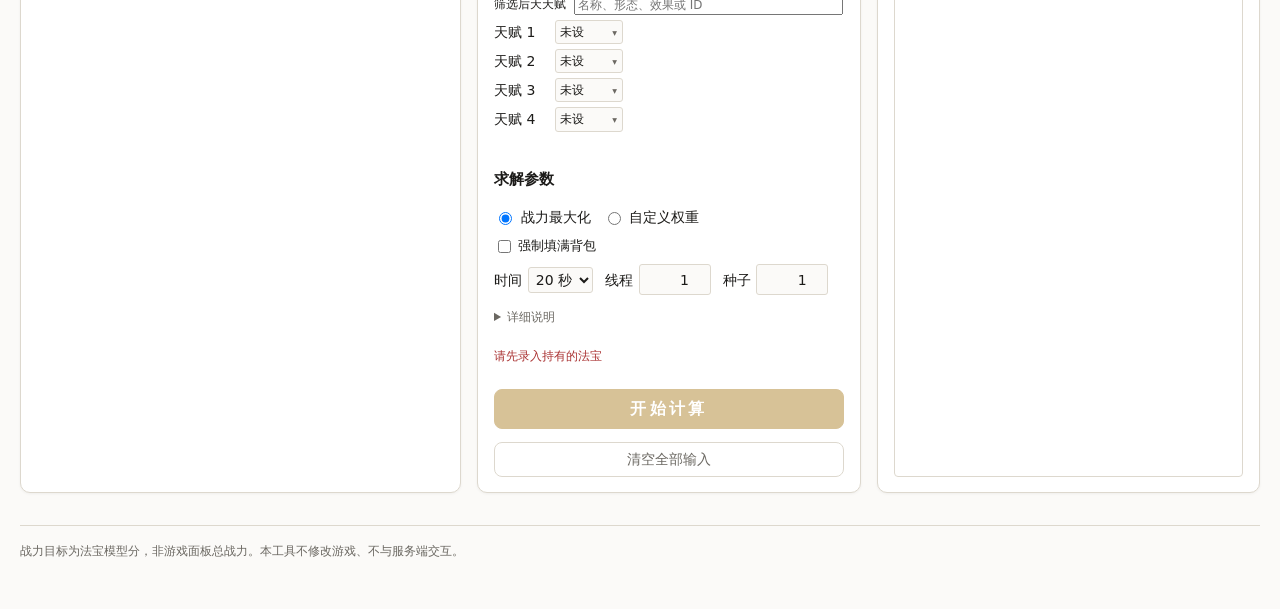
==== commit ce48c9dc: "同步正式服三官限定天赋、锤异加成和法宝提示" ====
--- a/web/index.html
+++ b/web/index.html
@@ -3,8 +3,8 @@
   <head>
     <meta charset="UTF-8" />
     <meta name="viewport" content="width=device-width, initial-scale=1.0" />
-    <title>老祖法宝模拟器 · 荧惑与后天天赋</title>
-    <script type="module" src="./assets/app.40ecec47916c.js"></script>
+    <title>老祖法宝模拟器 · 三官天赋与锤、异形态调整</title>
+    <script type="module" src="./assets/app.3c77be6f89b2.js"></script>
     
   <link rel="stylesheet" href="./assets/app.88f342cd19b7.css">
 <link rel="manifest" href="./app.webmanifest">
@@ -12,9 +12,9 @@
 <meta name="theme-color" content="#604833">
 <script defer src="./assets/offline-client.acaa86f23880.js"></script>
 <style>#offline-status{display:inline-flex;align-items:center;justify-content:center;vertical-align:middle;width:14px;height:14px;margin:0 0 0 4px;padding:0;border:0;border-radius:50%;background:transparent;box-shadow:none;cursor:help}#offline-status::before{content:"";display:block;width:7px;height:7px;border-radius:50%;background:#a3a6a8}#offline-status[data-ready="true"]::before{background:#4d965b}#offline-status[data-retry="true"]{cursor:pointer}#offline-status:focus-visible{outline:2px solid #a08036;outline-offset:2px}#offline-status-text{position:absolute;width:1px;height:1px;padding:0;margin:-1px;overflow:hidden;clip-path:inset(50%);white-space:nowrap}</style>
-<meta name="fabao-page-release" content="be6aefb901d1dd1f0e37">
+<meta name="fabao-page-release" content="523f4c77cfea311d65f5">
 </head>
   <body>
-    <div style="padding:10px 16px;text-align:center;border-bottom:1px solid #dec9ab;background:#fff7e8;color:#604833;font-size:13px">荧惑与后天天赋<button type="button" id="offline-status" data-ready="false" aria-live="polite" aria-label="离线资源尚未就绪" title="离线资源尚未就绪"><span id="offline-status-text">离线资源尚未就绪</span></button><details><summary>来源与版本</summary>正式服资源 2611031142；后天特性名称来自先遣服 2611061819。原作者 <a href="https://github.com/fradwow/laozu-solver" target="_blank" rel="noopener">fradwow/laozu-solver</a>；更新 2026-11-10。<a href="https://github.com/hekunwang/laozu-solver" target="_blank" rel="noopener">项目源码</a>。</details></div><div id="app"></div>
+    <div style="padding:10px 16px;text-align:center;border-bottom:1px solid #dec9ab;background:#fff7e8;color:#604833;font-size:13px">三官天赋与锤、异形态调整<button type="button" id="offline-status" data-ready="false" aria-live="polite" aria-label="离线资源尚未就绪" title="离线资源尚未就绪"><span id="offline-status-text">离线资源尚未就绪</span></button><details><summary>来源与版本</summary>正式服资源 2611251133。原作者 <a href="https://github.com/fradwow/laozu-solver" target="_blank" rel="noopener">fradwow/laozu-solver</a>；更新 2026-11-25。<a href="https://github.com/hekunwang/laozu-solver" target="_blank" rel="noopener">项目源码</a>。</details></div><div id="app"></div>
   </body>
 </html>
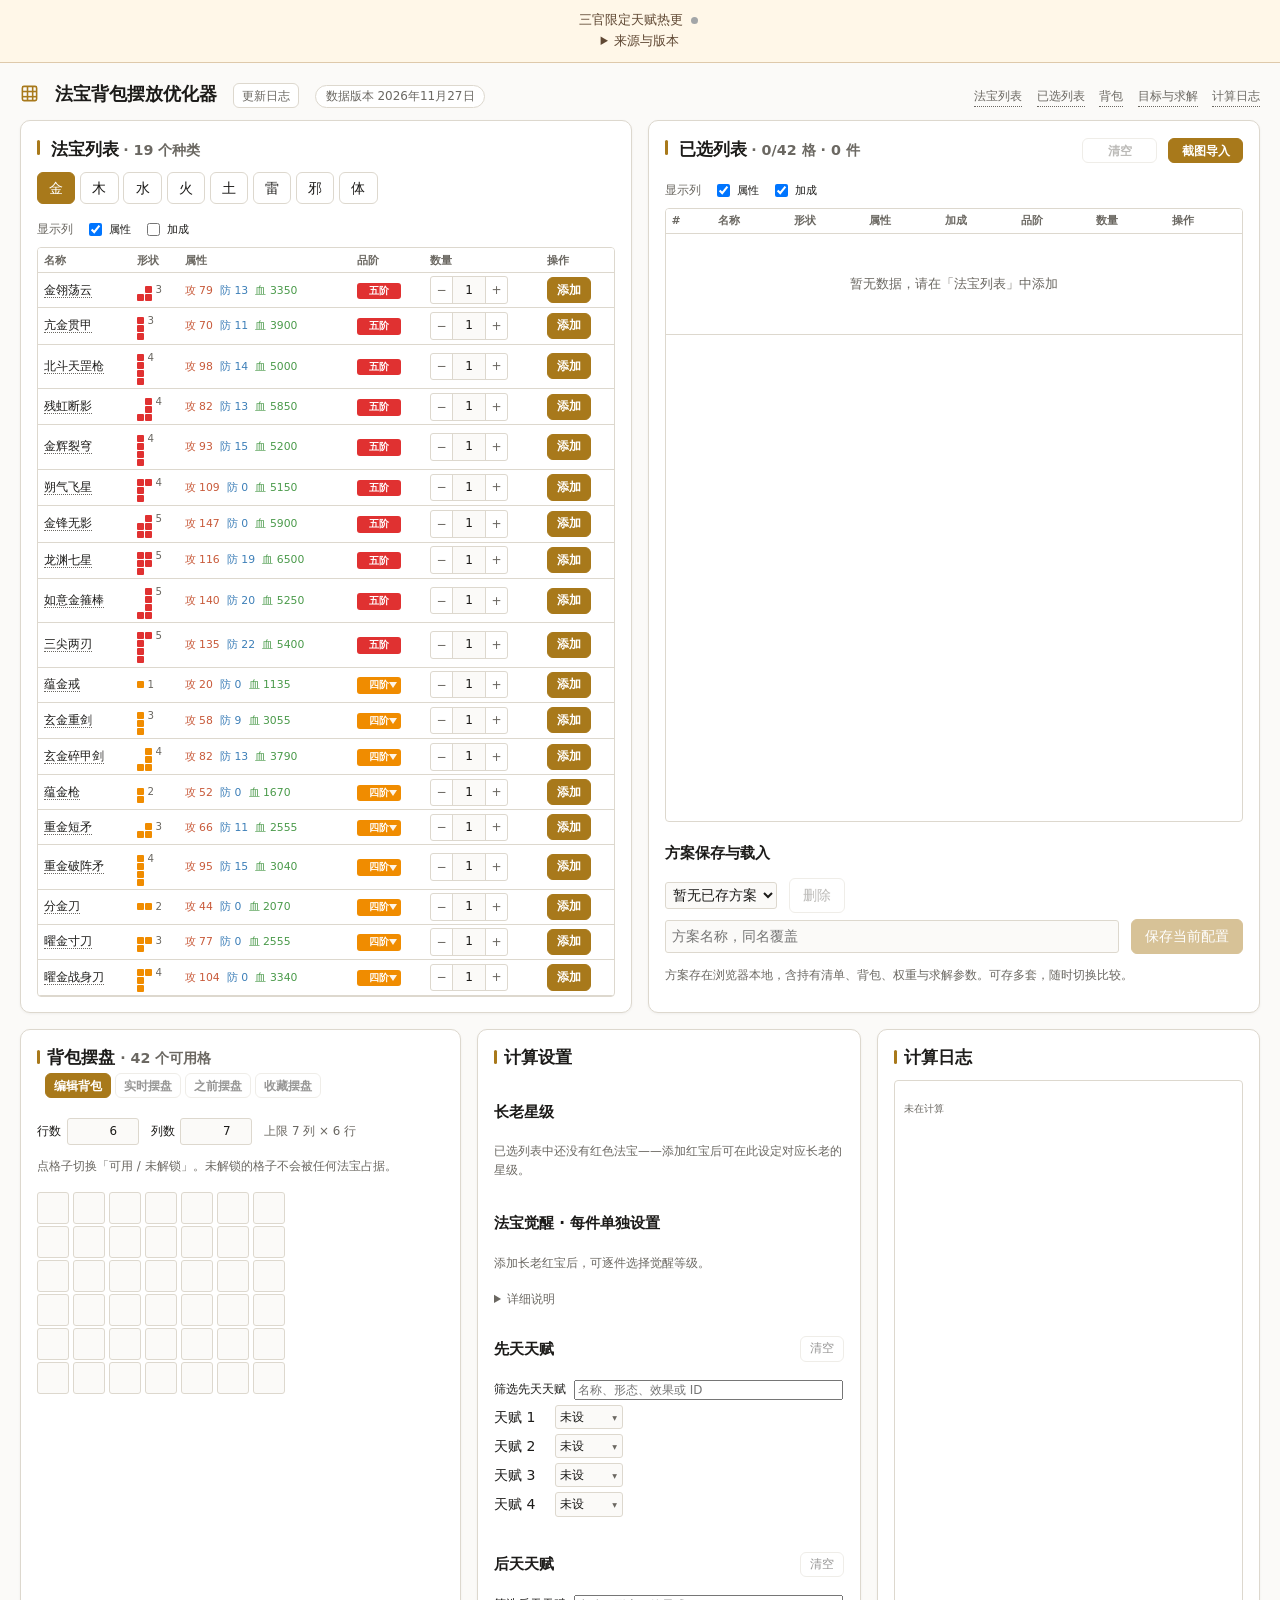
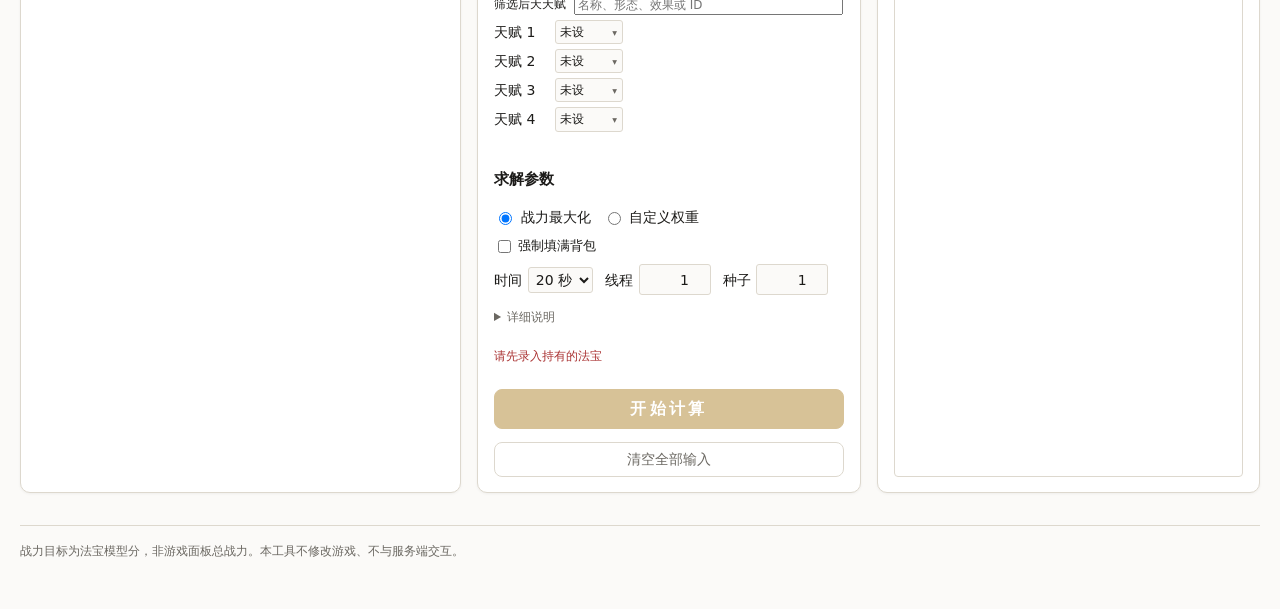
==== commit be267676: "发布三官限定天赋热更并修正本地构建" ====
--- a/web/index.html
+++ b/web/index.html
@@ -3,8 +3,8 @@
   <head>
     <meta charset="UTF-8" />
     <meta name="viewport" content="width=device-width, initial-scale=1.0" />
-    <title>老祖法宝模拟器 · 三官天赋与锤、异形态调整</title>
-    <script type="module" src="./assets/app.3c77be6f89b2.js"></script>
+    <title>老祖法宝模拟器 · 三官限定天赋热更</title>
+    <script type="module" src="./assets/app.0718971e04e4.js"></script>
     
   <link rel="stylesheet" href="./assets/app.88f342cd19b7.css">
 <link rel="manifest" href="./app.webmanifest">
@@ -12,9 +12,9 @@
 <meta name="theme-color" content="#604833">
 <script defer src="./assets/offline-client.acaa86f23880.js"></script>
 <style>#offline-status{display:inline-flex;align-items:center;justify-content:center;vertical-align:middle;width:14px;height:14px;margin:0 0 0 4px;padding:0;border:0;border-radius:50%;background:transparent;box-shadow:none;cursor:help}#offline-status::before{content:"";display:block;width:7px;height:7px;border-radius:50%;background:#a3a6a8}#offline-status[data-ready="true"]::before{background:#4d965b}#offline-status[data-retry="true"]{cursor:pointer}#offline-status:focus-visible{outline:2px solid #a08036;outline-offset:2px}#offline-status-text{position:absolute;width:1px;height:1px;padding:0;margin:-1px;overflow:hidden;clip-path:inset(50%);white-space:nowrap}</style>
-<meta name="fabao-page-release" content="523f4c77cfea311d65f5">
+<meta name="fabao-page-release" content="1f8ffa997de81969ec49">
 </head>
   <body>
-    <div style="padding:10px 16px;text-align:center;border-bottom:1px solid #dec9ab;background:#fff7e8;color:#604833;font-size:13px">三官天赋与锤、异形态调整<button type="button" id="offline-status" data-ready="false" aria-live="polite" aria-label="离线资源尚未就绪" title="离线资源尚未就绪"><span id="offline-status-text">离线资源尚未就绪</span></button><details><summary>来源与版本</summary>正式服资源 2611251133。原作者 <a href="https://github.com/fradwow/laozu-solver" target="_blank" rel="noopener">fradwow/laozu-solver</a>；更新 2026-11-25。<a href="https://github.com/hekunwang/laozu-solver" target="_blank" rel="noopener">项目源码</a>。</details></div><div id="app"></div>
+    <div style="padding:10px 16px;text-align:center;border-bottom:1px solid #dec9ab;background:#fff7e8;color:#604833;font-size:13px">三官限定天赋热更<button type="button" id="offline-status" data-ready="false" aria-live="polite" aria-label="离线资源尚未就绪" title="离线资源尚未就绪"><span id="offline-status-text">离线资源尚未就绪</span></button><details><summary>来源与版本</summary>正式服资源 2611251133，三官限定热更 2611251802。原作者 <a href="https://github.com/fradwow/laozu-solver" target="_blank" rel="noopener">fradwow/laozu-solver</a>；更新 2026-11-27。<a href="https://github.com/hekunwang/laozu-solver" target="_blank" rel="noopener">项目源码</a>。</details></div><div id="app"></div>
   </body>
 </html>
